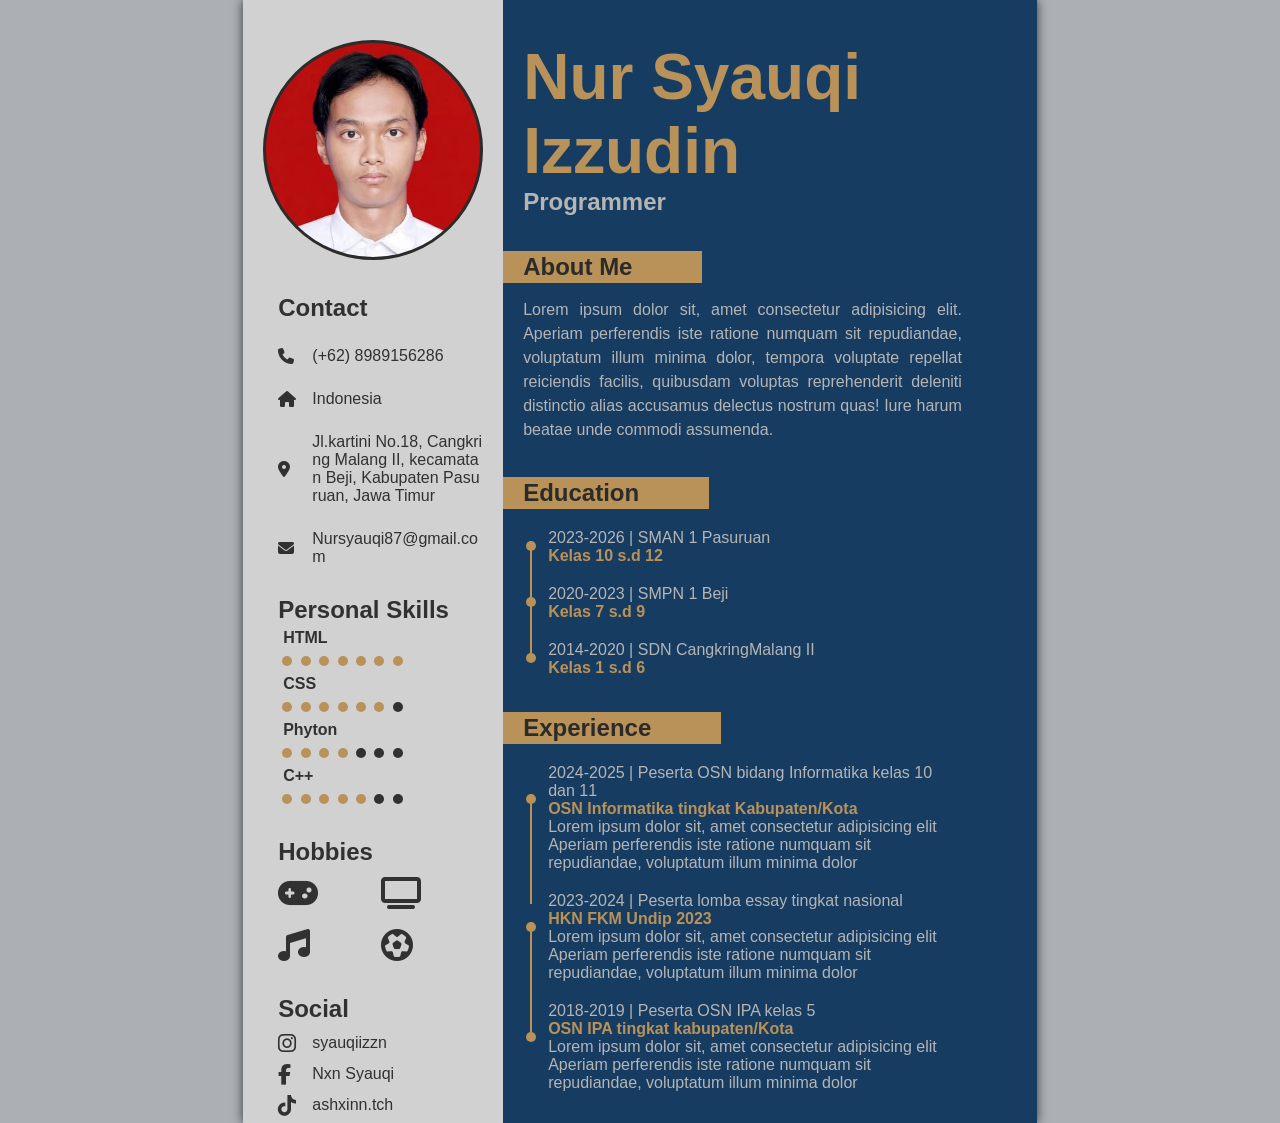
==== index.html @ 1323cd7c "Perubahan nama file CV.html menjadi index.html" ====
<!DOCTYPE html>
<html lang="en">
<head>
    <meta charset="UTF-8">
    <meta http-equiv="X-UA-Compatible" content="ie=edge">
    <meta name="viewport" content="width=device-width, initial-scale=1.0">
    <title>Resume CV</title>
    <link rel="stylesheet" href="CV.css">
    <link rel="stylesheet" href="https://cdnjs.cloudflare.com/ajax/libs/font-awesome/6.7.2/css/all.min.css" integrity="sha512-Evv84Mr4kqVGRNSgIGL/F/aIDqQb7xQ2vcrdIwxfjThSH8CSR7PBEakCr51Ck+w+/U6swU2Im1vVX0SVk9ABhg==" crossorigin="anonymous" referrerpolicy="no-referrer" />
</head>
<body>
    <div class="container">
        <div class="card-one">
            <div class="profile"></div>
            <div class="contact-box">
                <h2>Contact</h2>
                <div>
                    <i class="fa-solid fa-phone"></i>
                    <div class="text">(+62) 8989156286</div>
                </div>
                <div>
                    <i class="fa-solid fa-house"></i>
                    <div class="text">Indonesia</div>
                </div>
                <div>
                    <i class="fa-solid fa-location-dot"></i>
                    <div class="text">Jl.kartini No.18, Cangkring Malang II, kecamatan Beji, Kabupaten Pasuruan, Jawa Timur</div>
                </div>
                <div>
                    <i class="fa-solid fa-envelope"></i>
                    <div class="text">Nursyauqi87@gmail.com</div>
                </div>
            </div>
            <div class="personal-box">
                <h2>Personal Skills</h2>
                <div>
                    <p><strong>HTML</strong></p>
                    <div>
                        <div class="dot active"></div>
                        <div class="dot active"></div>
                        <div class="dot active"></div>
                        <div class="dot active"></div>
                        <div class="dot active"></div>
                        <div class="dot active"></div>
                        <div class="dot active"></div>
                    </div>
                </div>
                <div>
                    <p><strong>CSS</strong></p>
                    <div>
                        <div class="dot active"></div>
                        <div class="dot active"></div>
                        <div class="dot active"></div>
                        <div class="dot active"></div>
                        <div class="dot active"></div>
                        <div class="dot active"></div>
                        <div class="dot"></div>
                    </div>
                </div>
                <div>
                    <p><strong>Phyton</strong></p>
                    <div>
                        <div class="dot active"></div>
                        <div class="dot active"></div>
                        <div class="dot active"></div>
                        <div class="dot active"></div>
                        <div class="dot"></div>
                        <div class="dot"></div>
                        <div class="dot"></div>
                    </div>
                </div>
                <div>
                    <p><strong>C++</strong></p>
                    <div>
                        <div class="dot active"></div>
                        <div class="dot active"></div>
                        <div class="dot active"></div>
                        <div class="dot active"></div>
                        <div class="dot active"></div>
                        <div class="dot"></div>
                        <div class="dot"></div>
                    </div>
                </div>
            </div>
            <div class="hobbies-box">
                <h2>Hobbies</h2>
                <div class="logo">
                    <div>
                        <i class="fa-solid fa-gamepad"></i>
                    </div>
                    <div>
                        <i class="fa-solid fa-tv"></i>
                    </div>
                    <div>
                        <i class="fa-solid fa-music"></i>
                    </div>
                    <div>
                        <i class="fa-solid fa-futbol"></i>
                    </div>
                </div>
            </div>
            <div class="social-box">
                <h2>Social</h2>
                <div>
                    <i class="fa-brands fa-instagram"></i>
                    <div class="text"><a href="https://www.instagram.com/syauqiizzn?igsh=YnUzNGJ6ZDV0MW51" target="_blank">syauqiizzn</a></div>
                </div>
                <div>
                    <i class="fa-brands fa-facebook-f"></i>
                    <div class="text"><a href="https://www.facebook.com/share/1Cif2bv5W4/" target="_blank">Nxn Syauqi</a></div>
                </div>
                <div>
                    <i class="fa-brands fa-tiktok"></i>
                    <div class="text"><a href="https://www.tiktok.com/@ashxinn.tch?_r=1&_t=ZS-95KOfuQ0xDU" target="_blank">ashxinn.tch</a></div>
                </div>
                <div>
                    <i class="fa-brands fa-x-twitter"></i>
                    <div class="text"><a href="https://x.com/Izzudin8778" target="_blank">Izzudin8778</a></div>
                </div>
            </div>
        </div>
        <div class="card-two">
            <div class="title">
                <h1>Nur Syauqi Izzudin</h1>
            </div>
            <div>
                <h2>Programmer</h2>
            </div>
            <div class="group-1">
                <div class="box">
                    <h2>About Me</h2>
                </div>
                <div class="description">
                    Lorem ipsum dolor sit, amet consectetur adipisicing elit. Aperiam perferendis iste ratione numquam sit repudiandae, voluptatum illum minima dolor, tempora voluptate repellat reiciendis facilis, quibusdam voluptas reprehenderit deleniti distinctio alias accusamus delectus nostrum quas! Iure harum beatae unde commodi assumenda.
                </div>
            </div>
            <div class="group-2">
                <div class="box">
                    <h2>Education</h2>
                </div>
                <div class="description">
                    <ul>
                        <li>
                            <div>2023-2026 | SMAN 1 Pasuruan</div>
                            <div>Kelas 10 s.d 12</div>
                        </li>
                    </ul>
                    <ul>
                        <li>
                            <div>2020-2023 | SMPN 1 Beji</div>
                            <div>Kelas 7 s.d 9</div>
                        </li>
                    </ul>
                    <ul>
                        <li>
                            <div>2014-2020 | SDN CangkringMalang II</div>
                            <div>Kelas 1 s.d 6</div>
                        </li>
                    </ul>
                </div>
            </div>
            <div class="group-3">
                <div class="box">
                    <h2>Experience</h2>
                </div>
                <div class="description">
                    <ul>
                        <li>
                            <div>2024-2025 | Peserta OSN bidang Informatika kelas 10 dan 11</div>
                            <div>OSN Informatika tingkat Kabupaten/Kota</div>
                            <div>Lorem ipsum dolor sit, amet consectetur adipisicing elit Aperiam perferendis iste ratione numquam sit repudiandae, voluptatum illum minima dolor</div>
                        </li>
                    </ul>
                    <ul>
                        <li>
                            <div>2023-2024 | Peserta lomba essay tingkat nasional</div>
                            <div>HKN FKM Undip 2023</div>
                            <div>Lorem ipsum dolor sit, amet consectetur adipisicing elit Aperiam perferendis iste ratione numquam sit repudiandae, voluptatum illum minima dolor</div>
                        </li>
                    </ul>
                    <ul>
                        <li>
                            <div>2018-2019 | Peserta OSN IPA kelas 5</div>
                            <div>OSN IPA tingkat kabupaten/Kota</div>
                            <div>Lorem ipsum dolor sit, amet consectetur adipisicing elit Aperiam perferendis iste ratione numquam sit repudiandae, voluptatum illum minima dolor</div>
                        </li>
                    </ul>
                </div>
            </div>
        </div>
    </div>
</body>
</html>
---- CV.css ----
*{
    font-family: "montserrat", sans-serif;
    box-sizing: border-box;
    margin: 0;
    padding: 0;
}
body{
    background-color: #acb0b4;
}
.container{
    margin: auto;
    display: grid;
    grid-template-columns: 0.33fr 1fr;
    width: 210mm;
    height: 297mm;
    overflow: hidden;
    box-shadow: 0 0 10px rgba(0, 0, 0, 0.7);
}
.container .card-one{
    padding: 40px 20px;
    padding-left: 35px;
    background-color: #d1d1d1;
    width: 100%;
    color: #313131;
}
.container .card-one .profile{
    display: inline-flex;
    margin-bottom: 5px;
    margin-left: -15px;
    width: 220px;
    height: 220px;
    border-radius: 50%;
    border: 3px solid #2c2b29;
    background-image: url("foto pribadi.jpeg");
    background-position: center top;
    background-size: 100%;
}
.container .card-one .contact-box{
    margin-top: 10px;
}
.container .card-one .contact-box>*{
    width: 100%;
    display: grid;
    grid-template-columns: 0.2fr 1fr;
    margin-top: 25px;
    align-items: center;
}
.container .card-one .contact-box>* .text{
    display: inline-flex;
    word-break: break-all;
}
.container .card-one .personal-box{
    margin-top: 30px;
}
.container .card-one .personal-box p{
    padding: 5px;
}
.container .card-one .personal-box .dot{
    display: inline-block;
    width: 10px;
    height: 10px;
    background-color: #313131;
    border-radius: 50%;
    margin-left: 4px;
}
.container .card-one .personal-box .dot.active{
    background-color: #b89258;
}
.container .card-one .hobbies-box{
    margin-top: 30px;
}
.container .card-one .hobbies-box .logo{
    margin: 10px 0px;
    display: grid;
    grid-template: 1fr 1fr/1fr 1fr;
    font-size: 2em;
    row-gap: 15px;
}
.container .card-one .social-box{
    margin-top: 30px;
}
.container .card-one .social-box i{
    font-size: 1.3em;
}
.container .card-one .social-box>*{
    width: 100%;
    display: grid;
    margin-top: 10px;
    grid-template-columns: 0.2fr 1fr;
    align-items: center;
}
.container .card-one .social-box>* .text{
    display: inline-flex;
    word-break: break-all;
}
.container .card-one .social-box .text a{
    text-decoration: none;
    color: #313131;
}
.container .card-two{
    background-color:  #173c62;
    padding: 40px 20px;
    padding-right: 75px;
    color: #b5b5b4;
}
.container .card-two .title{
    font-size: 2em;
    font-weight: 400;
    color: #b89258;
}
.container .card-two .box{
    display: inline-block;
    padding: 2px 70px 2px 20px;
    margin-left: -20px;
    margin-top: 35px;
    background-color: #b89258;
    color: #2c2b29;
}
.container .card-two .group-1 .description{
    margin-top: 15px;
    line-height: 1.5;
    text-align: justify;
}
.container .card-two .group-2 .description{
    margin-top: 15px;
    margin-left: 20px;
}
.container .card-two .group-2 .description ul{
    position: relative;
    margin-top: 20px;
    margin-left: 5px;
}
.container .card-two .group-2 .description ul::before{
    content: "";
    position: absolute;
    top: 12px;
    left: -22px;
    width: 10px;
    height: 10px;
    border-radius: 50%;
    background-color: #b89258;
}
.container .card-two .group-2 .description ul li{
    list-style-type: none;
    position: relative;
}
.container .card-two .group-2 .description ul li::before{
    content: "";
    position: absolute;
    top: 12px;
    left: -18px;
    height: 60px;
    border-left: 2px solid #b89258;
}
.container .card-two .group-2 .description ul:last-of-type li::before{
    content: none;
}
.container .card-two .group-2 .description ul li div:last-of-type{
    color: #b89258;
    font-weight: bold;
}
.container .card-two .group-3 .description{
    margin-top: 15px;
    margin-left: 20px;
}
.container .card-two .group-3 .description ul{
    position: relative;
    margin-top: 20px;
    margin-left: 5px;
}
.container .card-two .group-3 .description ul::before{
    content: "";
    position: absolute;
    top: 30px;
    left: -22px;
    width: 10px;
    height: 10px;
    border-radius: 50%;
    background-color: #b89258;
}
.container .card-two .group-3 .description ul li{
    list-style-type: none;
    position: relative;
}
.container .card-two .group-3 .description ul li::before{
    content: "";
    position: absolute;
    top: 30px;
    left: -18px;
    height: 110px;
    border-left: 2px solid #b89258;
}
.container .card-two .group-3 .description ul li div:nth-child(2){
    font-weight: bold;
    color: #b89258;
}
.container .card-two .group-3 .description ul:last-of-type li::before{
    content: none;
}
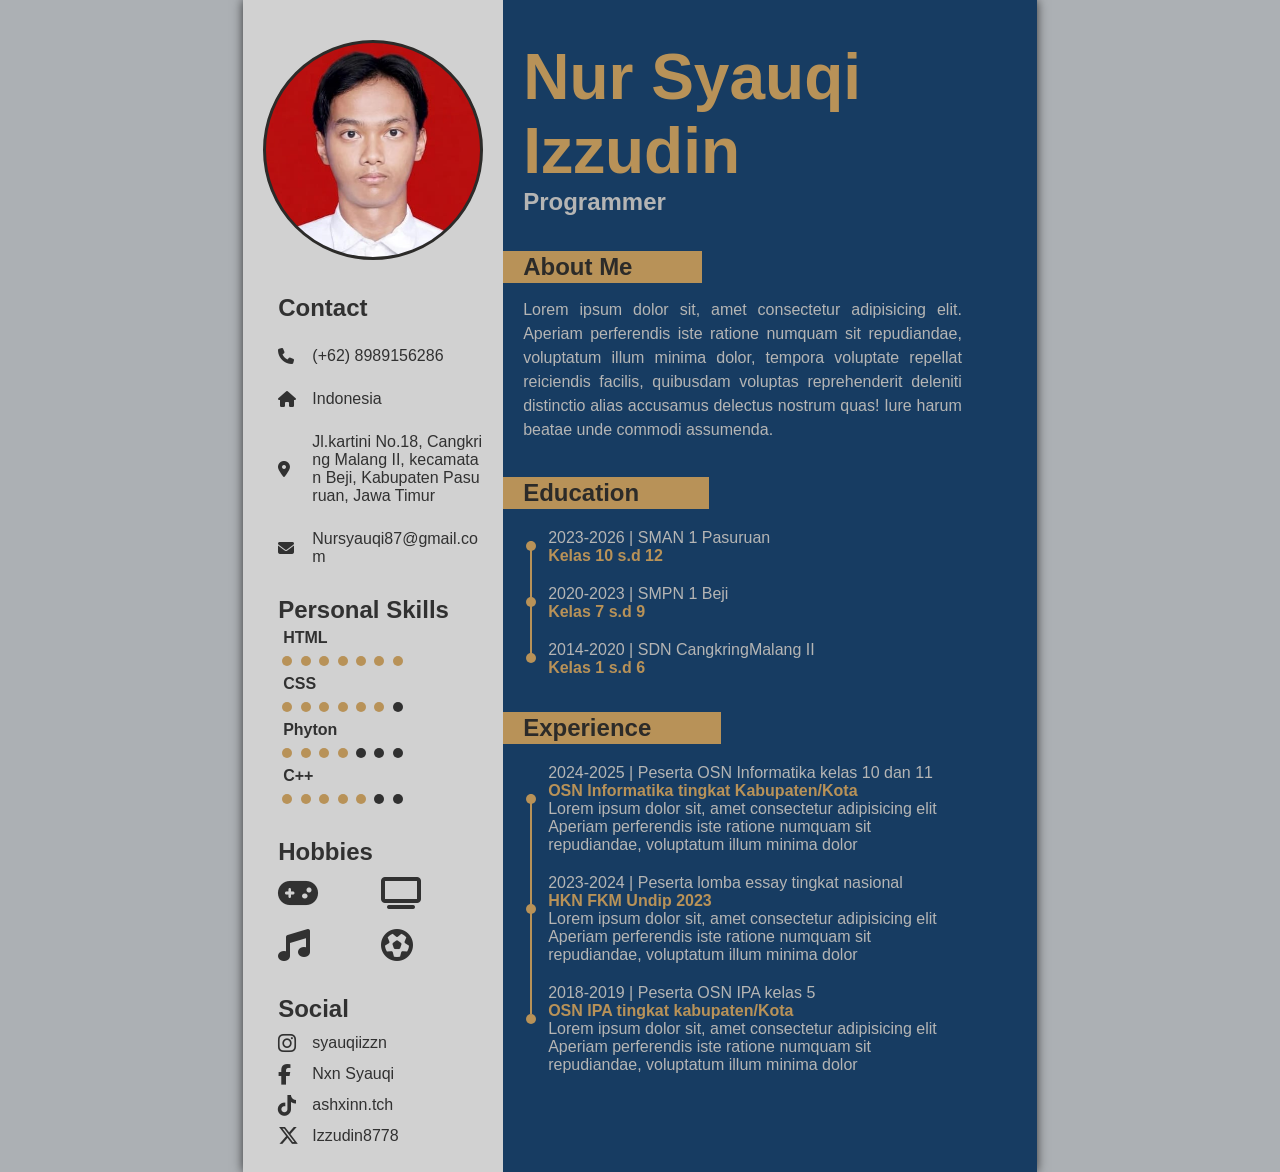
==== commit 430057b7: "Menambahkan Beberapa Perubahan pada file" ====
--- a/index.html
+++ b/index.html
@@ -166,7 +166,7 @@
                 <div class="description">
                     <ul>
                         <li>
-                            <div>2024-2025 | Peserta OSN bidang Informatika kelas 10 dan 11</div>
+                            <div>2024-2025 | Peserta OSN Informatika kelas 10 dan 11</div>
                             <div>OSN Informatika tingkat Kabupaten/Kota</div>
                             <div>Lorem ipsum dolor sit, amet consectetur adipisicing elit Aperiam perferendis iste ratione numquam sit repudiandae, voluptatum illum minima dolor</div>
                         </li>
--- a/CV.css
+++ b/CV.css
@@ -12,7 +12,7 @@
     display: grid;
     grid-template-columns: 0.33fr 1fr;
     width: 210mm;
-    height: 297mm;
+    height: 310mm;
     overflow: hidden;
     box-shadow: 0 0 10px rgba(0, 0, 0, 0.7);
 }
